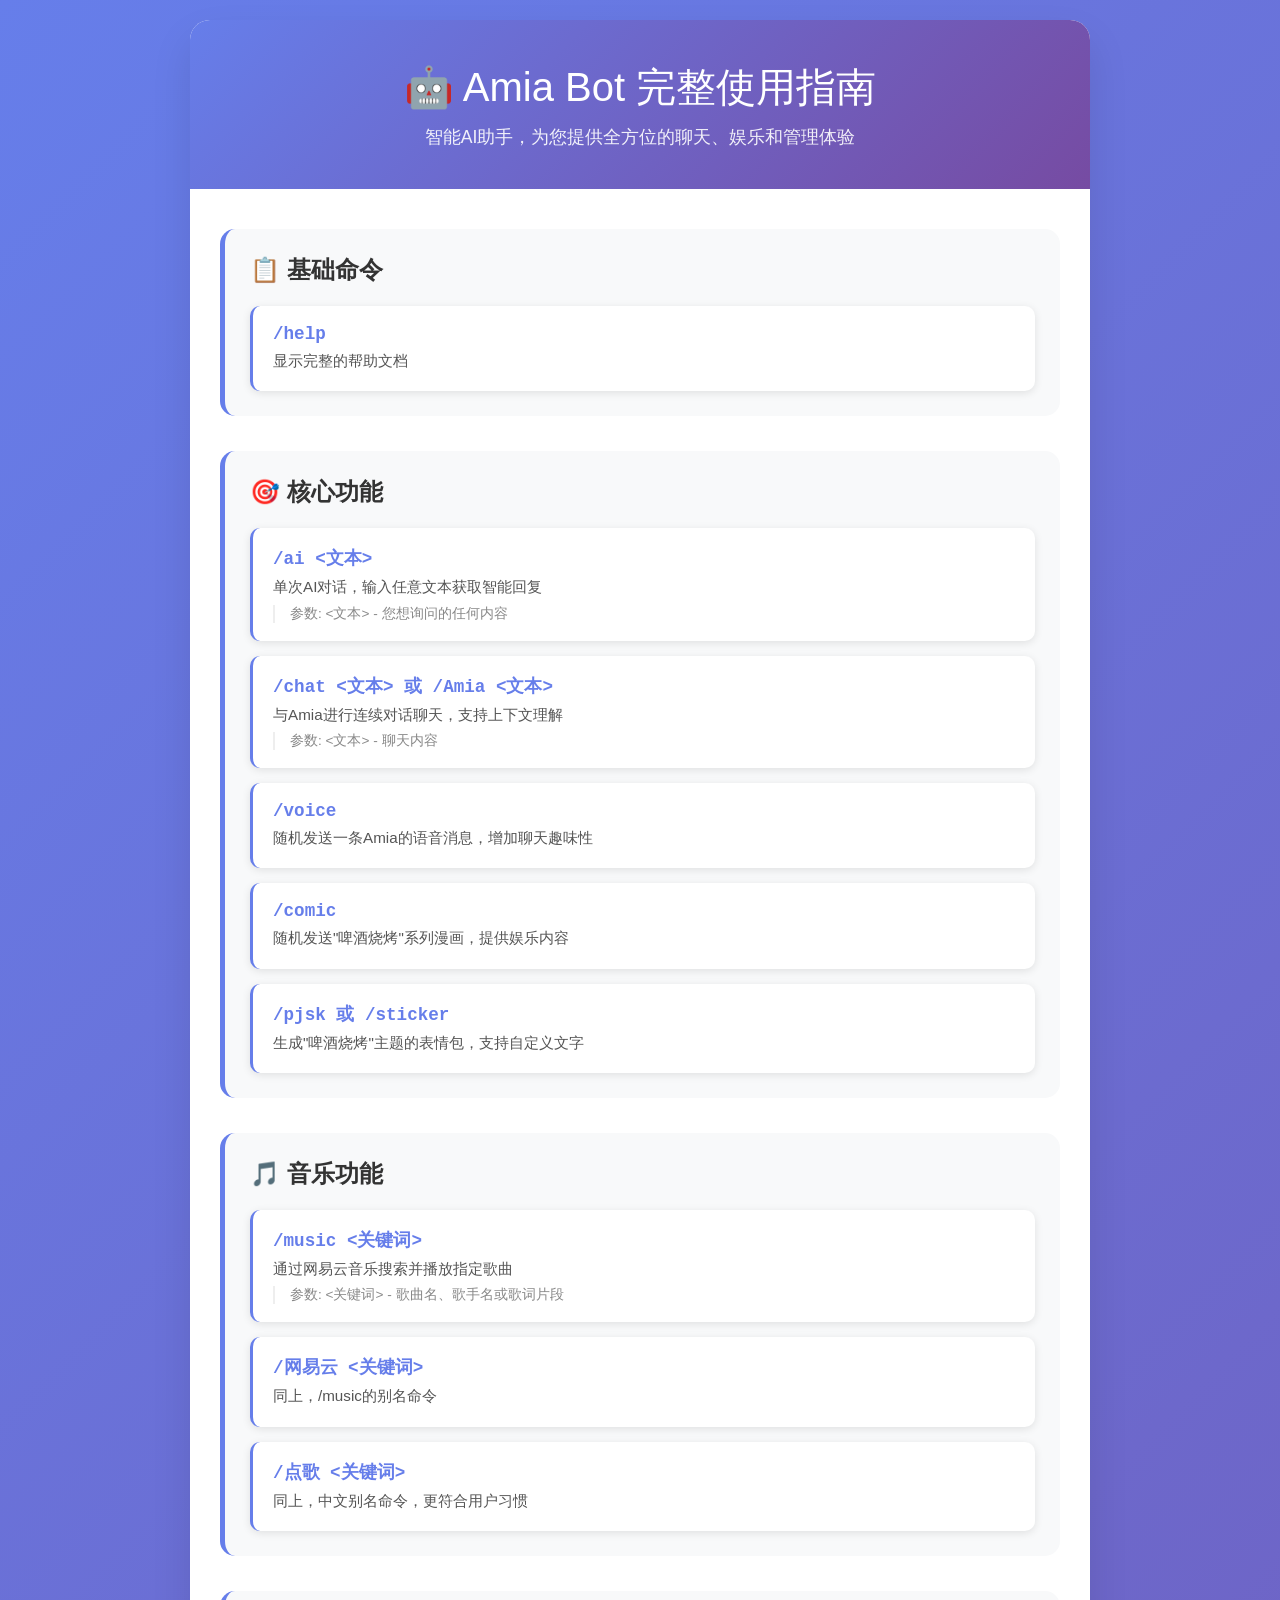
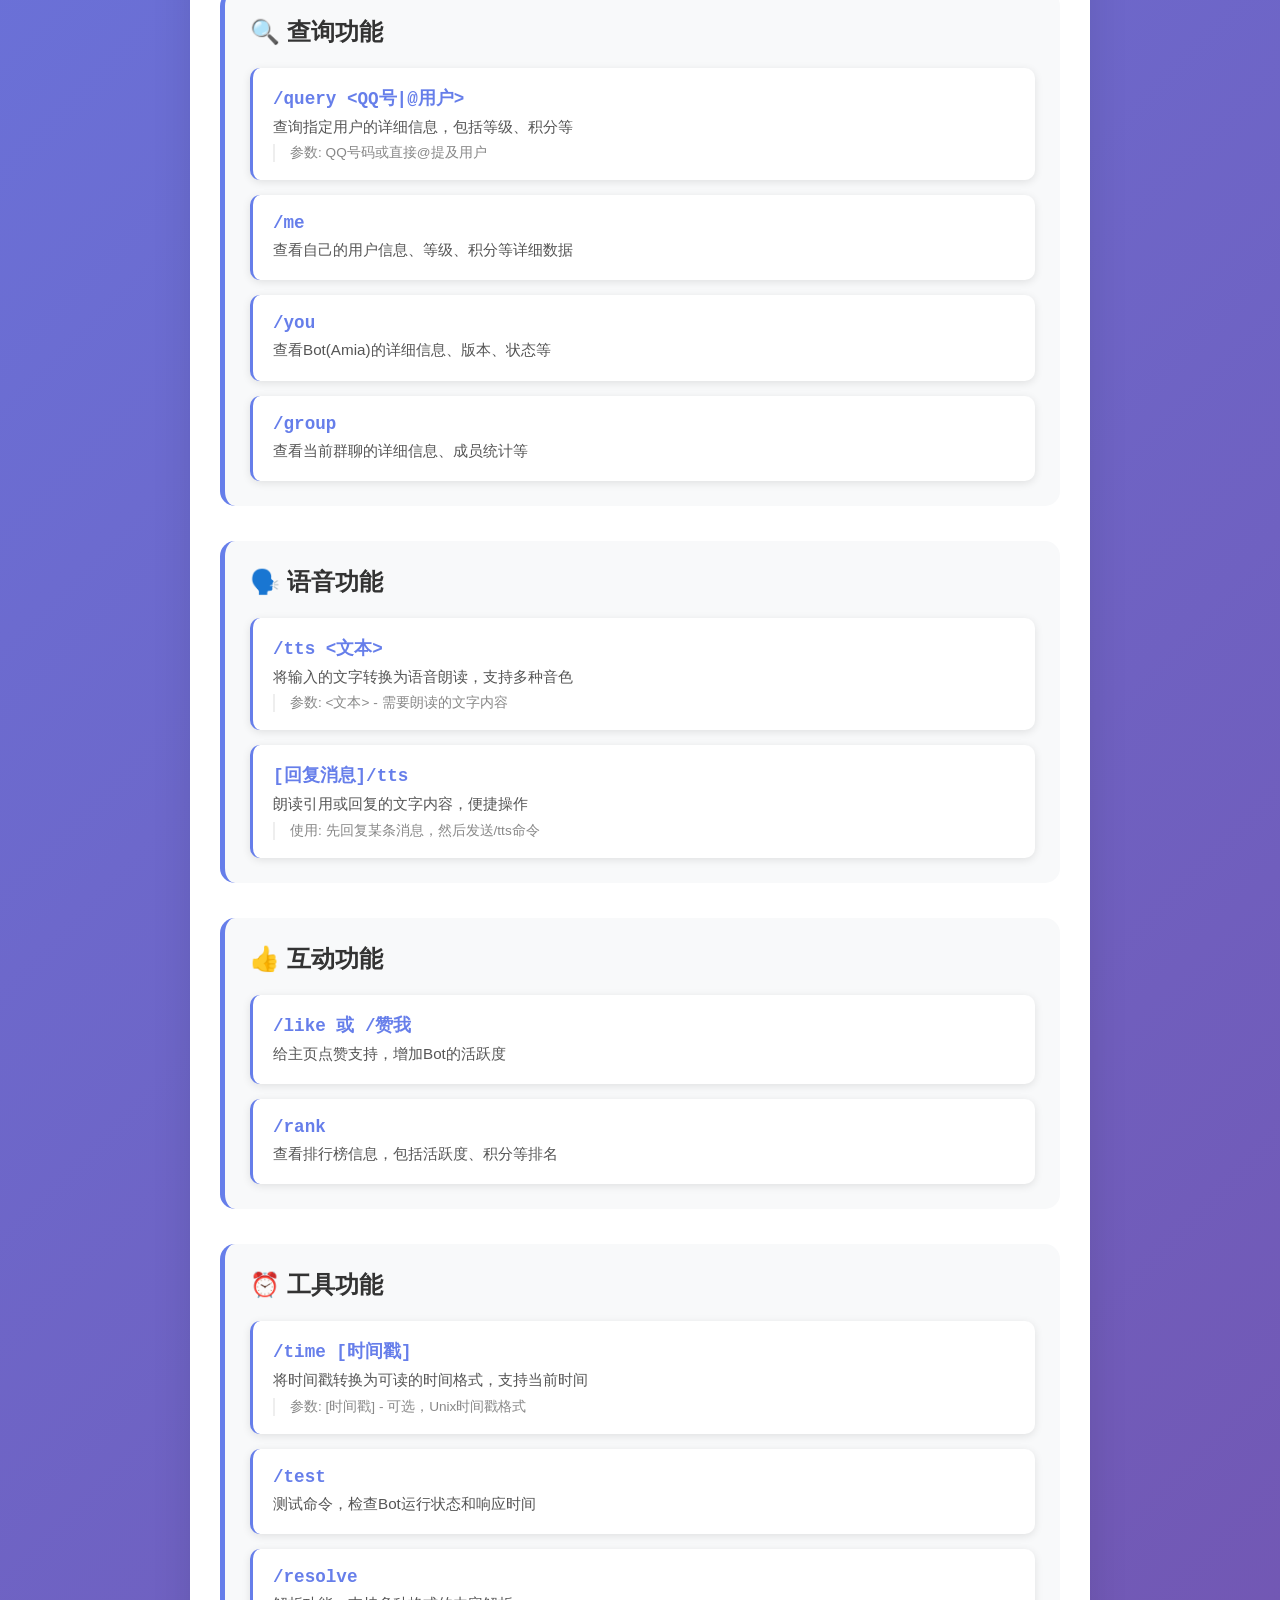
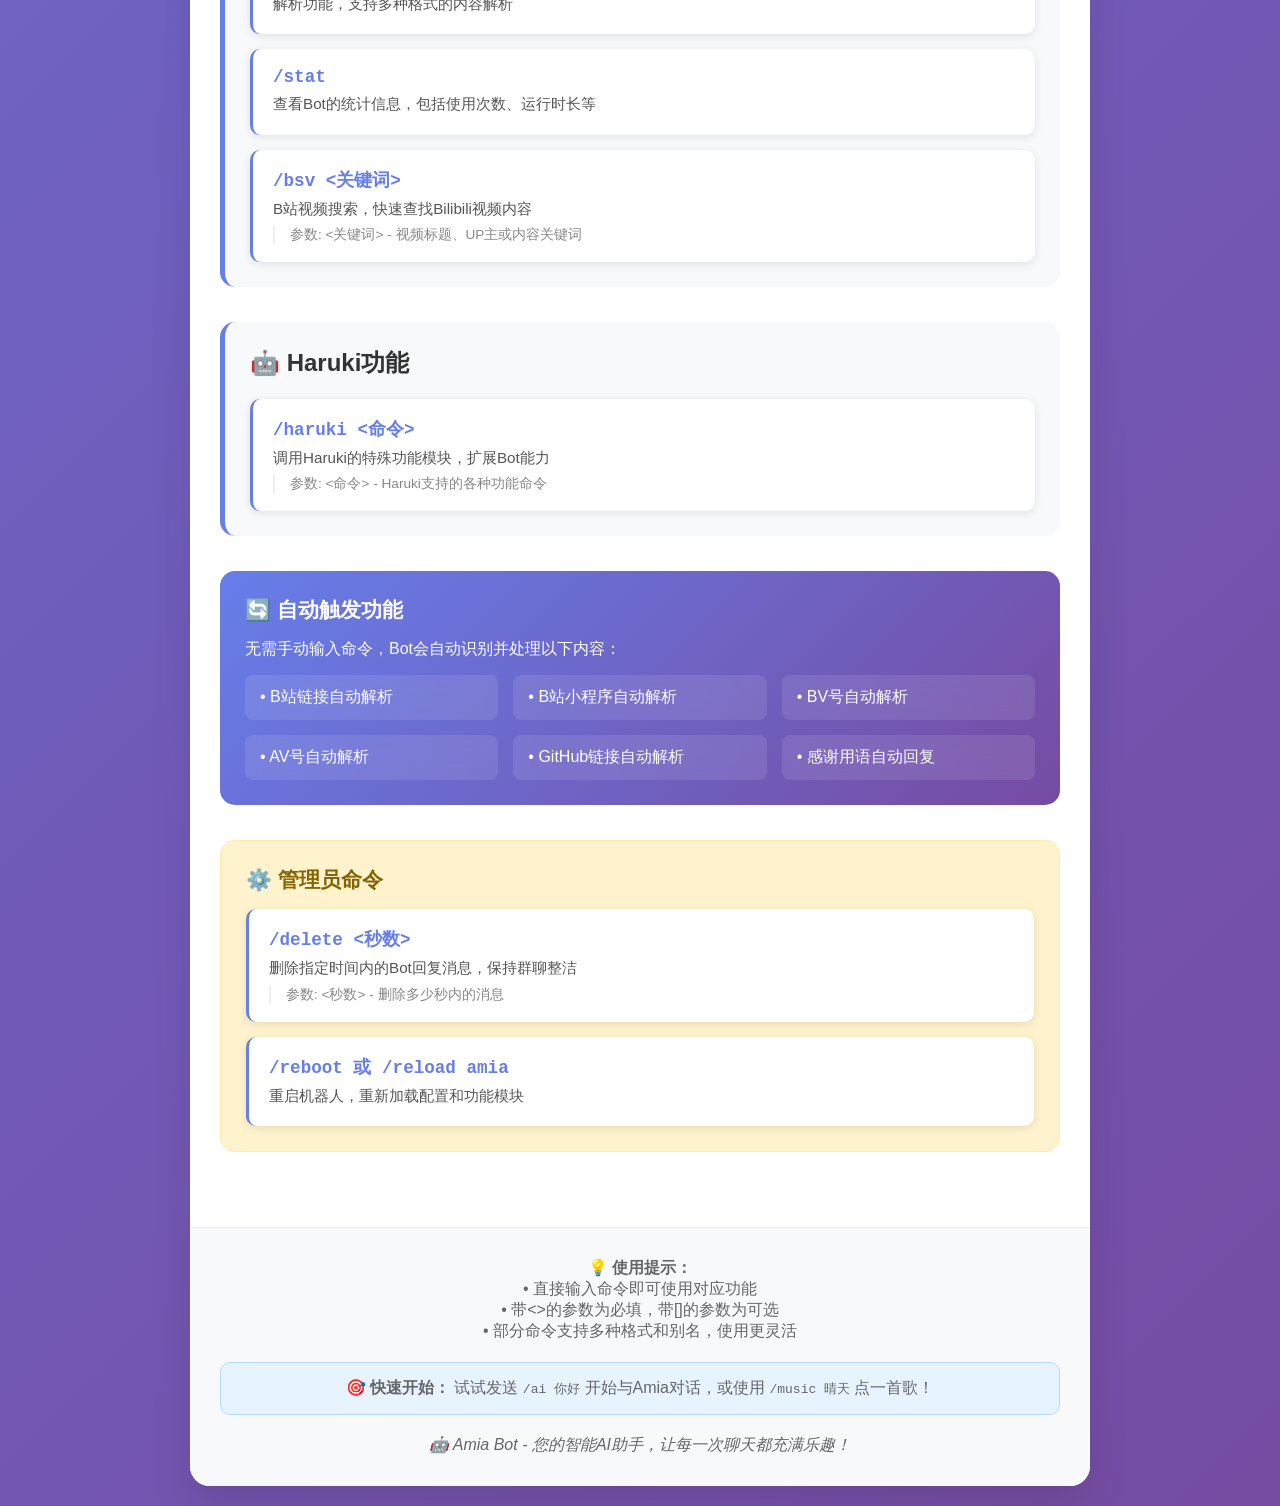
==== amia-bot/index.html @ ba11ac48 "feat: 优化Amia Bot帮助文档并创建完整的HTML使用指南 - 将help.txt内容按功能分类整理 - 创建现代化的HTML帮助页面(amia-bot/index.html) - 包含所有" ====
<!DOCTYPE html>
<html lang="zh-CN">
<head>
    <meta charset="UTF-8">
    <meta name="viewport" content="width=device-width, initial-scale=1.0">
    <title>Amia Bot - 完整使用指南</title>
    <style>
        * {
            margin: 0;
            padding: 0;
            box-sizing: border-box;
        }
        
        body {
            font-family: -apple-system, BlinkMacSystemFont, 'Segoe UI', 'PingFang SC', 'Hiragino Sans GB', 'Microsoft YaHei', sans-serif;
            background: linear-gradient(135deg, #667eea 0%, #764ba2 100%);
            min-height: 100vh;
            padding: 20px;
        }
        
        .container {
            max-width: 900px;
            margin: 0 auto;
            background: white;
            border-radius: 20px;
            box-shadow: 0 20px 40px rgba(0,0,0,0.1);
            overflow: hidden;
        }
        
        .header {
            background: linear-gradient(135deg, #667eea 0%, #764ba2 100%);
            color: white;
            padding: 40px 30px;
            text-align: center;
        }
        
        .header h1 {
            font-size: 2.5em;
            margin-bottom: 10px;
            font-weight: 300;
        }
        
        .header p {
            opacity: 0.9;
            font-size: 1.1em;
        }
        
        .content {
            padding: 40px 30px;
        }
        
        .category {
            margin-bottom: 35px;
            background: #f8f9fa;
            border-radius: 15px;
            padding: 25px;
            border-left: 5px solid #667eea;
        }
        
        .category-title {
            font-size: 1.5em;
            color: #333;
            margin-bottom: 20px;
            font-weight: 600;
            display: flex;
            align-items: center;
            gap: 10px;
        }
        
        .command-list {
            display: grid;
            gap: 15px;
        }
        
        .command-item {
            background: white;
            padding: 18px 20px;
            border-radius: 10px;
            box-shadow: 0 2px 8px rgba(0,0,0,0.1);
            transition: all 0.3s ease;
            border-left: 3px solid #667eea;
        }
        
        .command-item:hover {
            transform: translateY(-2px);
            box-shadow: 0 5px 20px rgba(0,0,0,0.15);
        }
        
        .command-name {
            font-weight: 600;
            color: #667eea;
            font-family: 'Consolas', 'Monaco', monospace;
            font-size: 1.1em;
            margin-bottom: 5px;
        }
        
        .command-desc {
            color: #555;
            font-size: 0.95em;
            line-height: 1.6;
        }
        
        .command-params {
            color: #888;
            font-size: 0.85em;
            margin-top: 5px;
            padding-left: 15px;
            border-left: 2px solid #eee;
        }
        
        .auto-features {
            background: linear-gradient(135deg, #667eea 0%, #764ba2 100%);
            color: white;
            padding: 25px;
            border-radius: 15px;
            margin-bottom: 35px;
        }
        
        .auto-features h3 {
            margin-bottom: 15px;
            font-size: 1.3em;
        }
        
        .feature-grid {
            display: grid;
            grid-template-columns: repeat(auto-fit, minmax(250px, 1fr));
            gap: 15px;
            margin-top: 15px;
        }
        
        .feature-item {
            background: rgba(255,255,255,0.1);
            padding: 12px 15px;
            border-radius: 8px;
            backdrop-filter: blur(10px);
        }
        
        .admin-section {
            background: #fff3cd;
            border: 1px solid #ffeaa7;
            border-radius: 15px;
            padding: 25px;
            margin-bottom: 35px;
        }
        
        .admin-title {
            color: #856404;
            font-size: 1.3em;
            margin-bottom: 15px;
            font-weight: 600;
        }
        
        .footer {
            background: #f8f9fa;
            padding: 30px;
            text-align: center;
            color: #666;
            border-top: 1px solid #eee;
        }
        
        .tips {
            background: #e7f3ff;
            border: 1px solid #b3d9ff;
            border-radius: 10px;
            padding: 15px;
            margin-top: 20px;
        }
        
        @media (max-width: 600px) {
            .container {
                margin: 10px;
                border-radius: 15px;
            }
            
            .header {
                padding: 30px 20px;
            }
            
            .header h1 {
                font-size: 2em;
            }
            
            .content {
                padding: 25px 20px;
            }
            
            .category {
                padding: 20px;
            }
            
            .feature-grid {
                grid-template-columns: 1fr;
            }
        }
    </style>
</head>
<body>
    <div class="container">
        <div class="header">
            <h1>🤖 Amia Bot 完整使用指南</h1>
            <p>智能AI助手，为您提供全方位的聊天、娱乐和管理体验</p>
        </div>
        
        <div class="content">
            <!-- 基础命令 -->
            <div class="category">
                <h2 class="category-title">📋 基础命令</h2>
                <div class="command-list">
                    <div class="command-item">
                        <div class="command-name">/help</div>
                        <div class="command-desc">显示完整的帮助文档</div>
                    </div>
                </div>
            </div>

            <!-- 核心功能 -->
            <div class="category">
                <h2 class="category-title">🎯 核心功能</h2>
                <div class="command-list">
                    <div class="command-item">
                        <div class="command-name">/ai &lt;文本&gt;</div>
                        <div class="command-desc">单次AI对话，输入任意文本获取智能回复</div>
                        <div class="command-params">参数: &lt;文本&gt; - 您想询问的任何内容</div>
                    </div>
                    <div class="command-item">
                        <div class="command-name">/chat &lt;文本&gt; 或 /Amia &lt;文本&gt;</div>
                        <div class="command-desc">与Amia进行连续对话聊天，支持上下文理解</div>
                        <div class="command-params">参数: &lt;文本&gt; - 聊天内容</div>
                    </div>
                    <div class="command-item">
                        <div class="command-name">/voice</div>
                        <div class="command-desc">随机发送一条Amia的语音消息，增加聊天趣味性</div>
                    </div>
                    <div class="command-item">
                        <div class="command-name">/comic</div>
                        <div class="command-desc">随机发送"啤酒烧烤"系列漫画，提供娱乐内容</div>
                    </div>
                    <div class="command-item">
                        <div class="command-name">/pjsk 或 /sticker</div>
                        <div class="command-desc">生成"啤酒烧烤"主题的表情包，支持自定义文字</div>
                    </div>
                </div>
            </div>

            <!-- 音乐功能 -->
            <div class="category">
                <h2 class="category-title">🎵 音乐功能</h2>
                <div class="command-list">
                    <div class="command-item">
                        <div class="command-name">/music &lt;关键词&gt;</div>
                        <div class="command-desc">通过网易云音乐搜索并播放指定歌曲</div>
                        <div class="command-params">参数: &lt;关键词&gt; - 歌曲名、歌手名或歌词片段</div>
                    </div>
                    <div class="command-item">
                        <div class="command-name">/网易云 &lt;关键词&gt;</div>
                        <div class="command-desc">同上，/music的别名命令</div>
                    </div>
                    <div class="command-item">
                        <div class="command-name">/点歌 &lt;关键词&gt;</div>
                        <div class="command-desc">同上，中文别名命令，更符合用户习惯</div>
                    </div>
                </div>
            </div>

            <!-- 查询功能 -->
            <div class="category">
                <h2 class="category-title">🔍 查询功能</h2>
                <div class="command-list">
                    <div class="command-item">
                        <div class="command-name">/query &lt;QQ号|@用户&gt;</div>
                        <div class="command-desc">查询指定用户的详细信息，包括等级、积分等</div>
                        <div class="command-params">参数: QQ号码或直接@提及用户</div>
                    </div>
                    <div class="command-item">
                        <div class="command-name">/me</div>
                        <div class="command-desc">查看自己的用户信息、等级、积分等详细数据</div>
                    </div>
                    <div class="command-item">
                        <div class="command-name">/you</div>
                        <div class="command-desc">查看Bot(Amia)的详细信息、版本、状态等</div>
                    </div>
                    <div class="command-item">
                        <div class="command-name">/group</div>
                        <div class="command-desc">查看当前群聊的详细信息、成员统计等</div>
                    </div>
                </div>
            </div>

            <!-- 语音功能 -->
            <div class="category">
                <h2 class="category-title">🗣️ 语音功能</h2>
                <div class="command-list">
                    <div class="command-item">
                        <div class="command-name">/tts &lt;文本&gt;</div>
                        <div class="command-desc">将输入的文字转换为语音朗读，支持多种音色</div>
                        <div class="command-params">参数: &lt;文本&gt; - 需要朗读的文字内容</div>
                    </div>
                    <div class="command-item">
                        <div class="command-name">[回复消息]/tts</div>
                        <div class="command-desc">朗读引用或回复的文字内容，便捷操作</div>
                        <div class="command-params">使用: 先回复某条消息，然后发送/tts命令</div>
                    </div>
                </div>
            </div>

            <!-- 互动功能 -->
            <div class="category">
                <h2 class="category-title">👍 互动功能</h2>
                <div class="command-list">
                    <div class="command-item">
                        <div class="command-name">/like 或 /赞我</div>
                        <div class="command-desc">给主页点赞支持，增加Bot的活跃度</div>
                    </div>
                    <div class="command-item">
                        <div class="command-name">/rank</div>
                        <div class="command-desc">查看排行榜信息，包括活跃度、积分等排名</div>
                    </div>
                </div>
            </div>

            <!-- 工具功能 -->
            <div class="category">
                <h2 class="category-title">⏰ 工具功能</h2>
                <div class="command-list">
                    <div class="command-item">
                        <div class="command-name">/time [时间戳]</div>
                        <div class="command-desc">将时间戳转换为可读的时间格式，支持当前时间</div>
                        <div class="command-params">参数: [时间戳] - 可选，Unix时间戳格式</div>
                    </div>
                    <div class="command-item">
                        <div class="command-name">/test</div>
                        <div class="command-desc">测试命令，检查Bot运行状态和响应时间</div>
                    </div>
                    <div class="command-item">
                        <div class="command-name">/resolve</div>
                        <div class="command-desc">解析功能，支持多种格式的内容解析</div>
                    </div>
                    <div class="command-item">
                        <div class="command-name">/stat</div>
                        <div class="command-desc">查看Bot的统计信息，包括使用次数、运行时长等</div>
                    </div>
                    <div class="command-item">
                        <div class="command-name">/bsv &lt;关键词&gt;</div>
                        <div class="command-desc">B站视频搜索，快速查找Bilibili视频内容</div>
                        <div class="command-params">参数: &lt;关键词&gt; - 视频标题、UP主或内容关键词</div>
                    </div>
                </div>
            </div>

            <!-- Haruki功能 -->
            <div class="category">
                <h2 class="category-title">🤖 Haruki功能</h2>
                <div class="command-list">
                    <div class="command-item">
                        <div class="command-name">/haruki &lt;命令&gt;</div>
                        <div class="command-desc">调用Haruki的特殊功能模块，扩展Bot能力</div>
                        <div class="command-params">参数: &lt;命令&gt; - Haruki支持的各种功能命令</div>
                    </div>
                </div>
            </div>

            <!-- 自动触发功能 -->
            <div class="auto-features">
                <h3>🔄 自动触发功能</h3>
                <p>无需手动输入命令，Bot会自动识别并处理以下内容：</p>
                <div class="feature-grid">
                    <div class="feature-item">• B站链接自动解析</div>
                    <div class="feature-item">• B站小程序自动解析</div>
                    <div class="feature-item">• BV号自动解析</div>
                    <div class="feature-item">• AV号自动解析</div>
                    <div class="feature-item">• GitHub链接自动解析</div>
                    <div class="feature-item">• 感谢用语自动回复</div>
                </div>
            </div>

            <!-- 管理员命令 -->
            <div class="admin-section">
                <div class="admin-title">⚙️ 管理员命令</div>
                <div class="command-list">
                    <div class="command-item">
                        <div class="command-name">/delete &lt;秒数&gt;</div>
                        <div class="command-desc">删除指定时间内的Bot回复消息，保持群聊整洁</div>
                        <div class="command-params">参数: &lt;秒数&gt; - 删除多少秒内的消息</div>
                    </div>
                    <div class="command-item">
                        <div class="command-name">/reboot 或 /reload amia</div>
                        <div class="command-desc">重启机器人，重新加载配置和功能模块</div>
                    </div>
                </div>
            </div>
        </div>
        
        <div class="footer">
            <p><strong>💡 使用提示：</strong></p>
            <p>• 直接输入命令即可使用对应功能</p>
            <p>• 带&lt;&gt;的参数为必填，带[]的参数为可选</p>
            <p>• 部分命令支持多种格式和别名，使用更灵活</p>
            
            <div class="tips">
                <strong>🎯 快速开始：</strong> 试试发送 <code>/ai 你好</code> 开始与Amia对话，或使用 <code>/music 晴天</code> 点一首歌！
            </div>
            
            <p style="margin-top: 20px; font-style: italic;">
                🤖 Amia Bot - 您的智能AI助手，让每一次聊天都充满乐趣！
            </p>
        </div>
    </div>
</body>
</html>
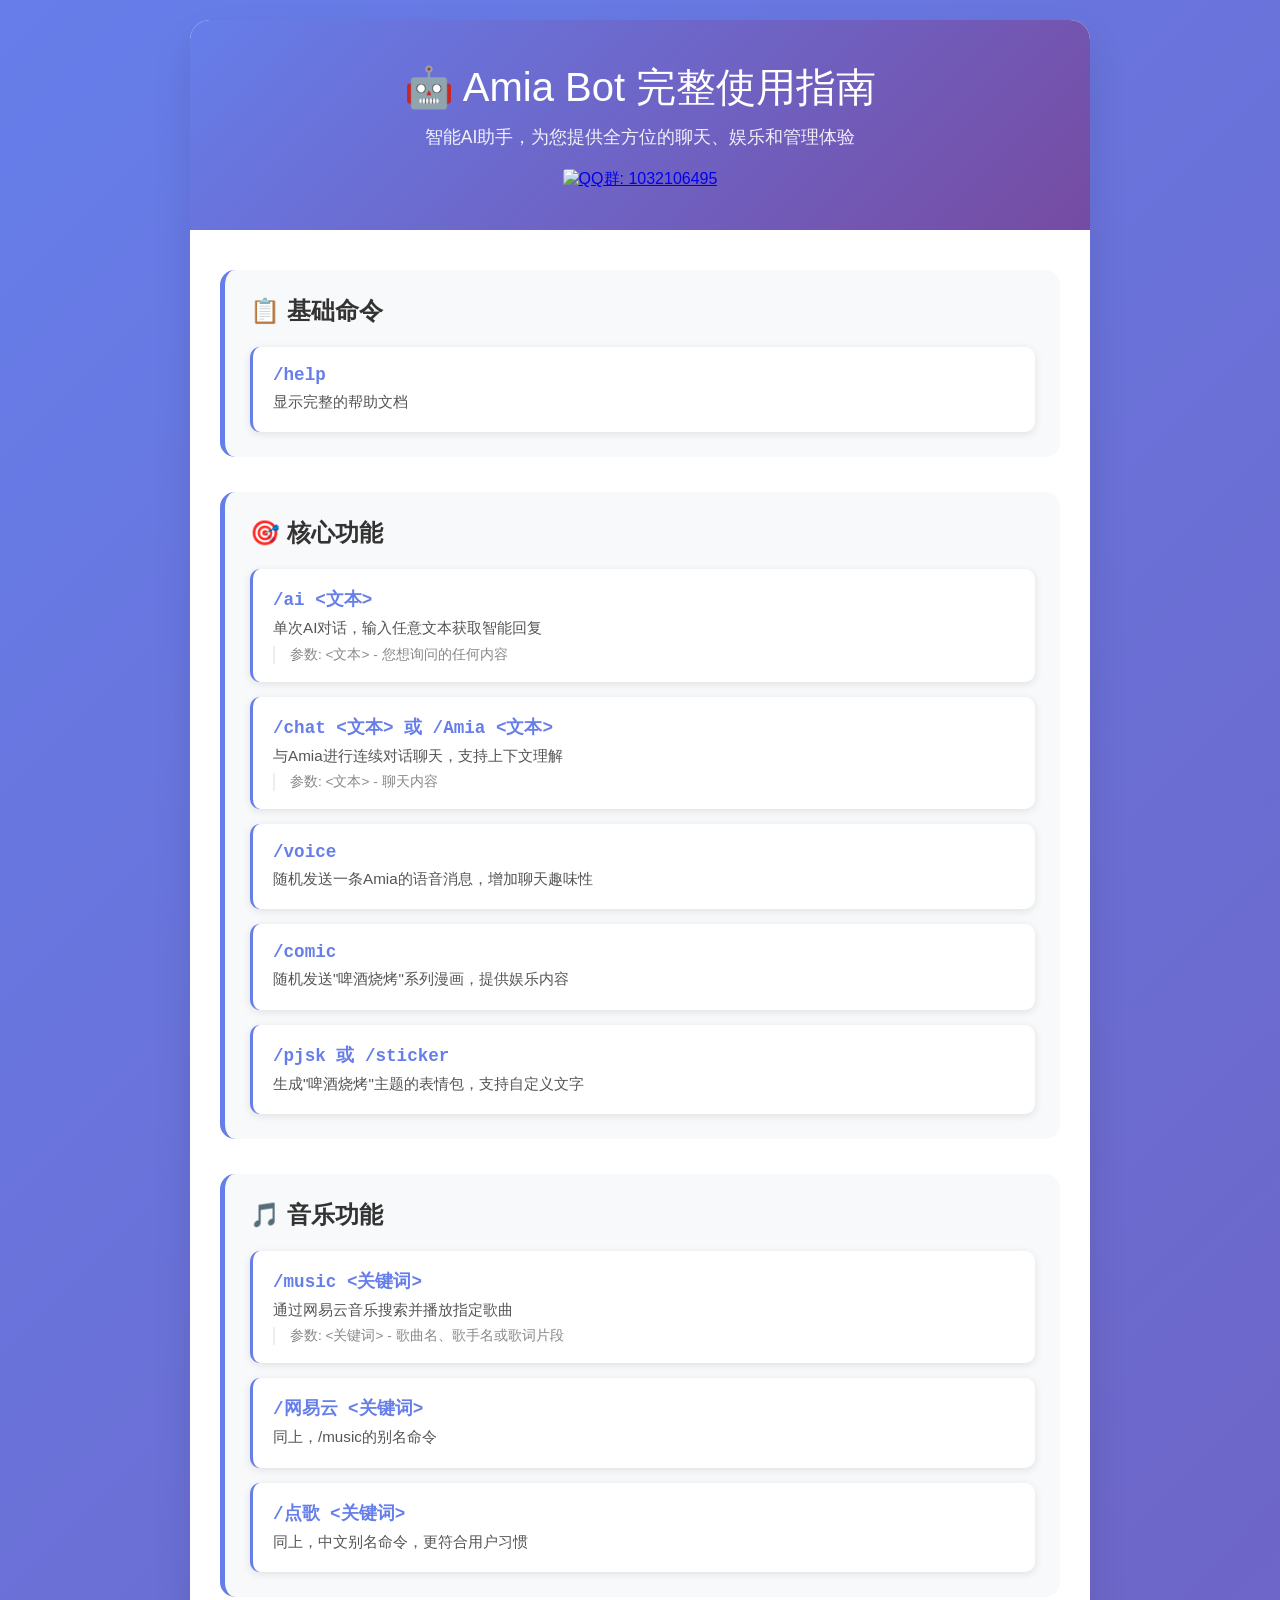
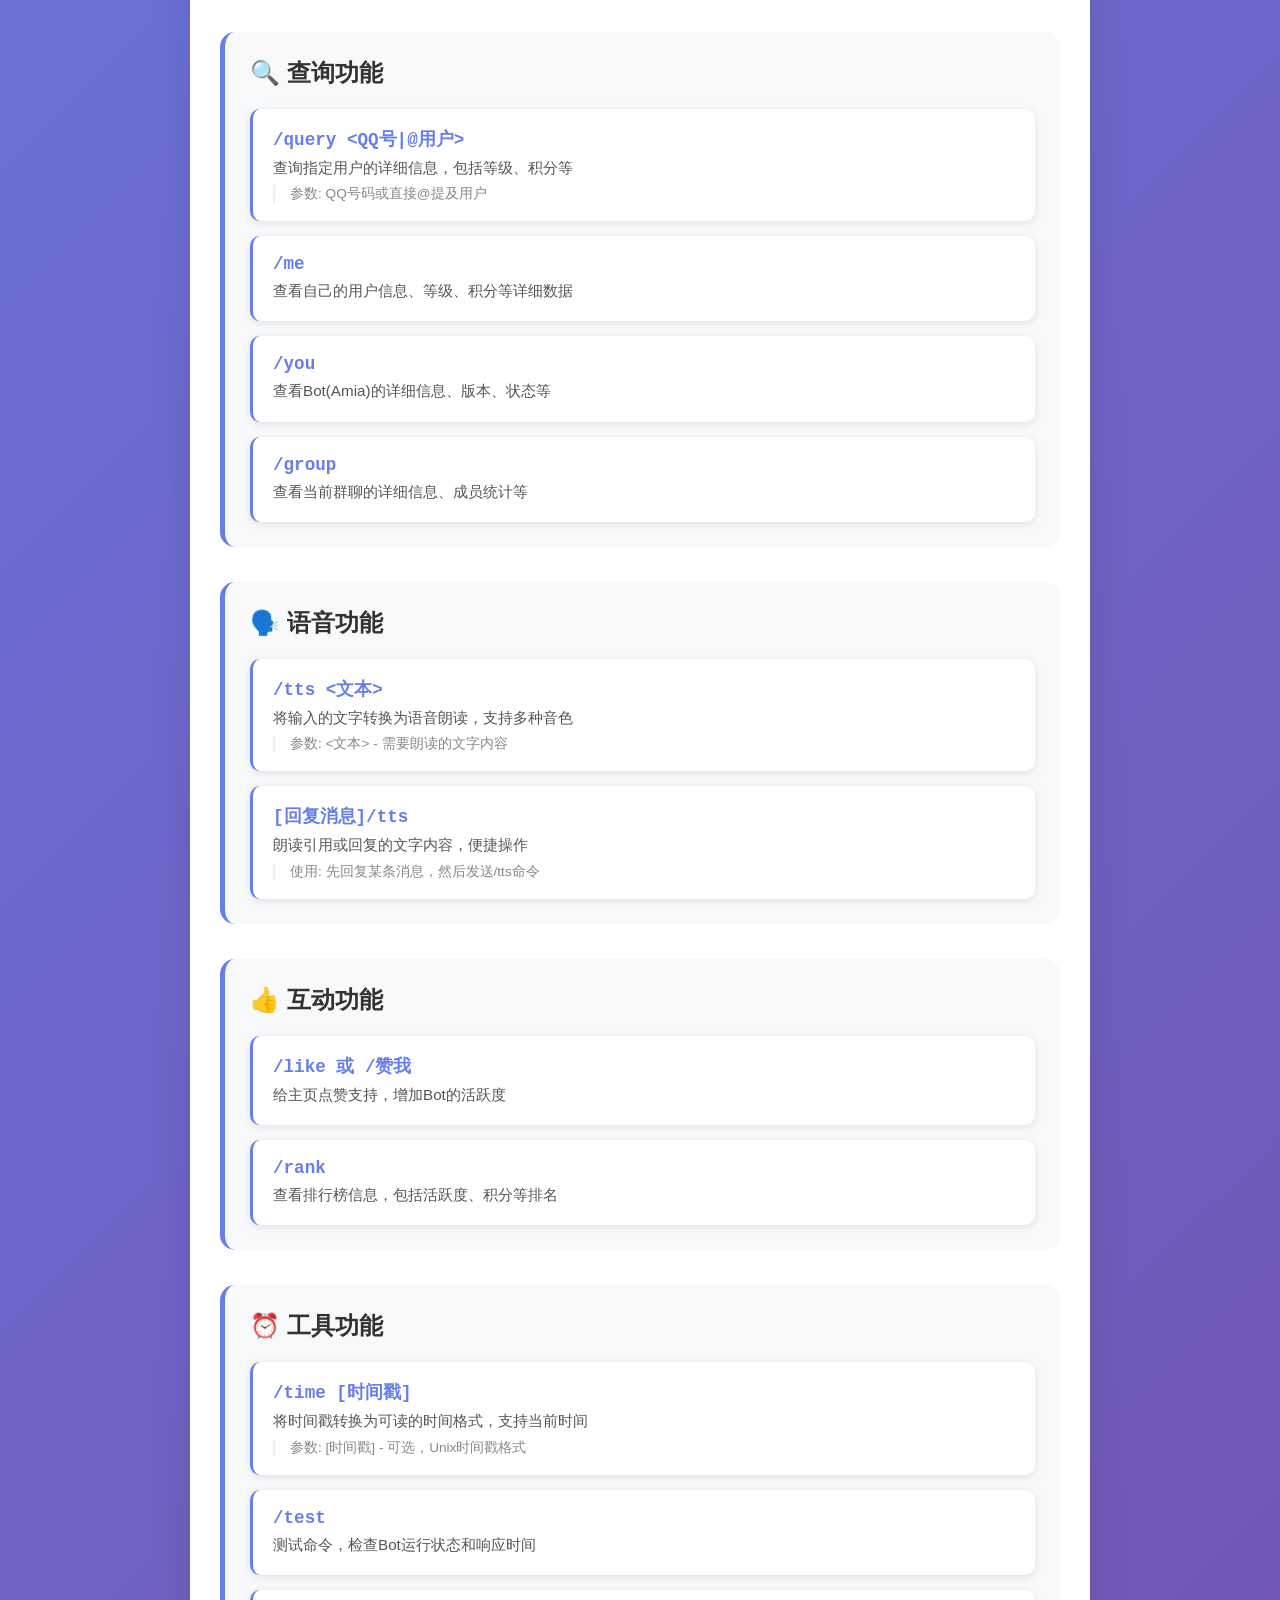
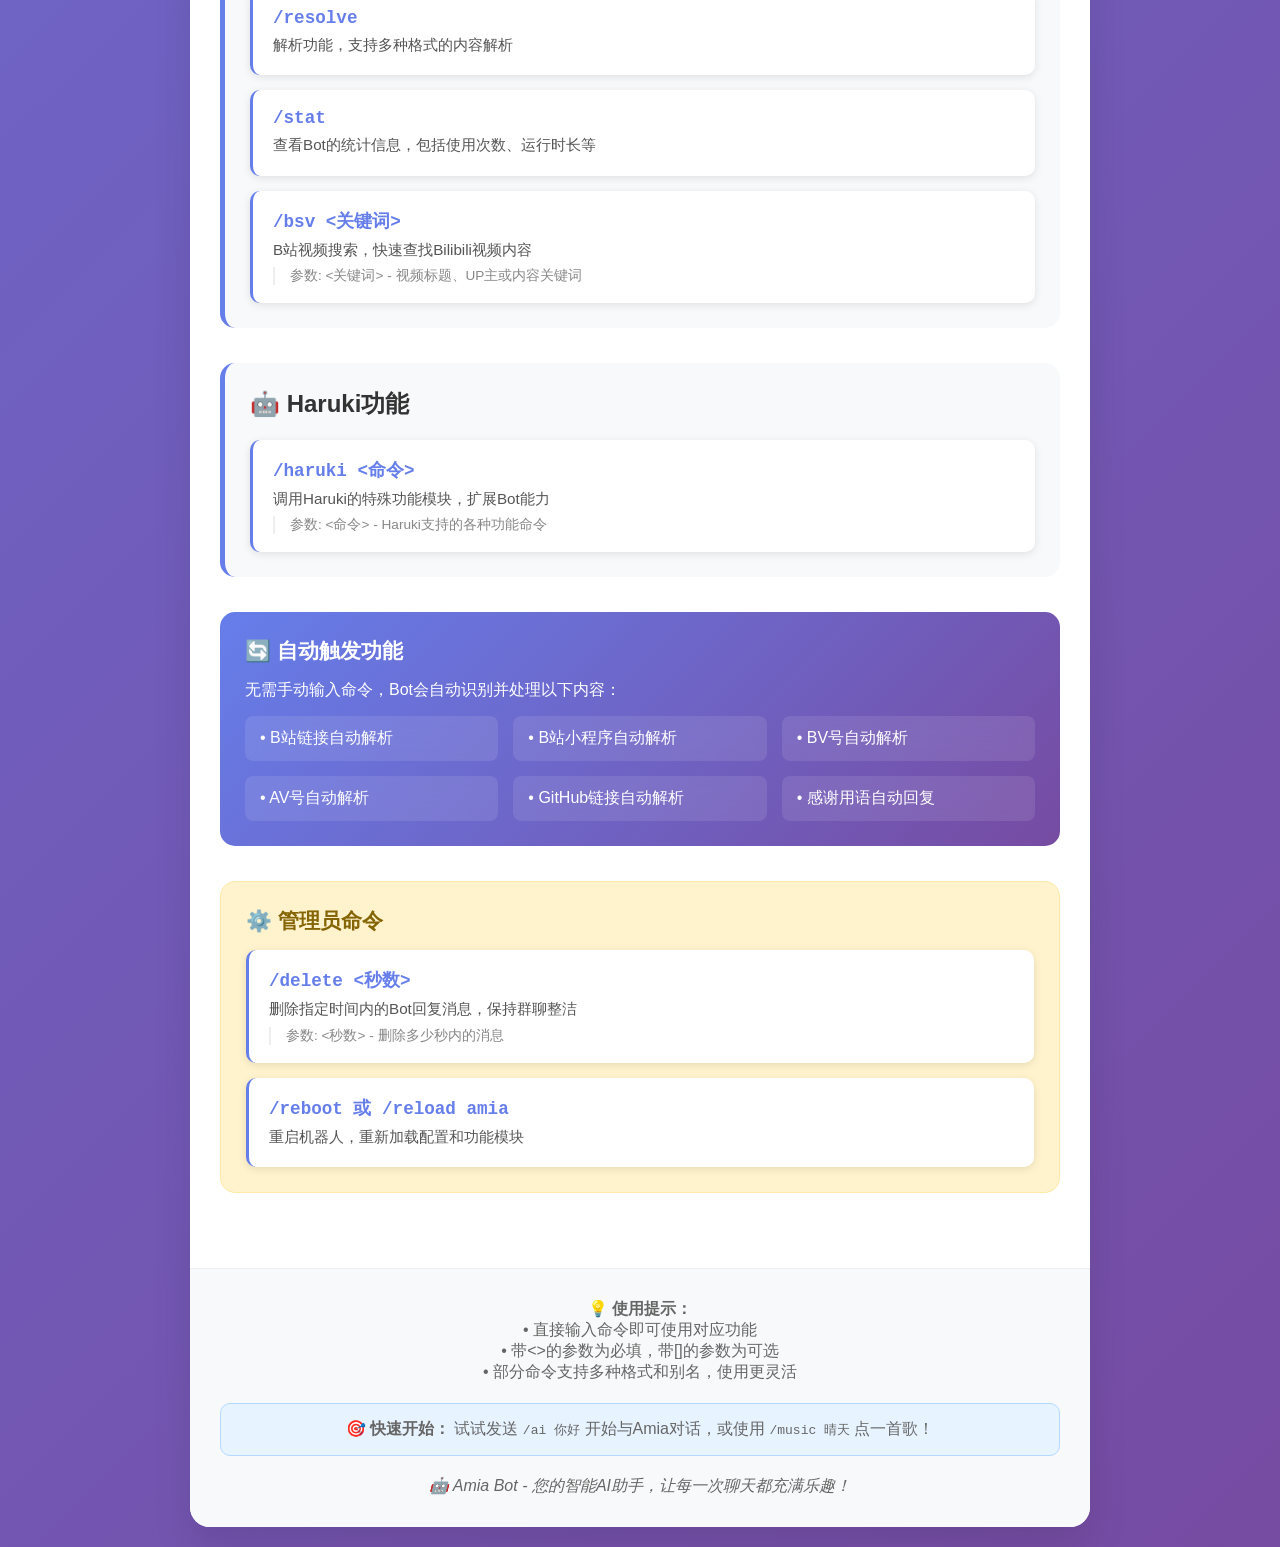
==== commit f637e5e4: "feat: 添加QQ群组链接和徽章到帮助页面 - 在Amia Bot帮助页面顶部添加了QQ群组链接 - 使用shields.io徽章显示群号1032106495 - 链接指向https://qm.qq" ====
--- a/amia-bot/index.html
+++ b/amia-bot/index.html
@@ -199,6 +199,11 @@
         <div class="header">
             <h1>🤖 Amia Bot 完整使用指南</h1>
             <p>智能AI助手，为您提供全方位的聊天、娱乐和管理体验</p>
+            <div style="margin-top: 20px;">
+                <a href="https://qm.qq.com/q/kWarbQkuTm" target="_blank" rel="noopener noreferrer">
+                    <img src="https://img.shields.io/badge/QQ%20Group%201032106495-加入群聊-blue" alt="QQ群: 1032106495" style="border-radius: 4px;">
+                </a>
+            </div>
         </div>
         
         <div class="content">
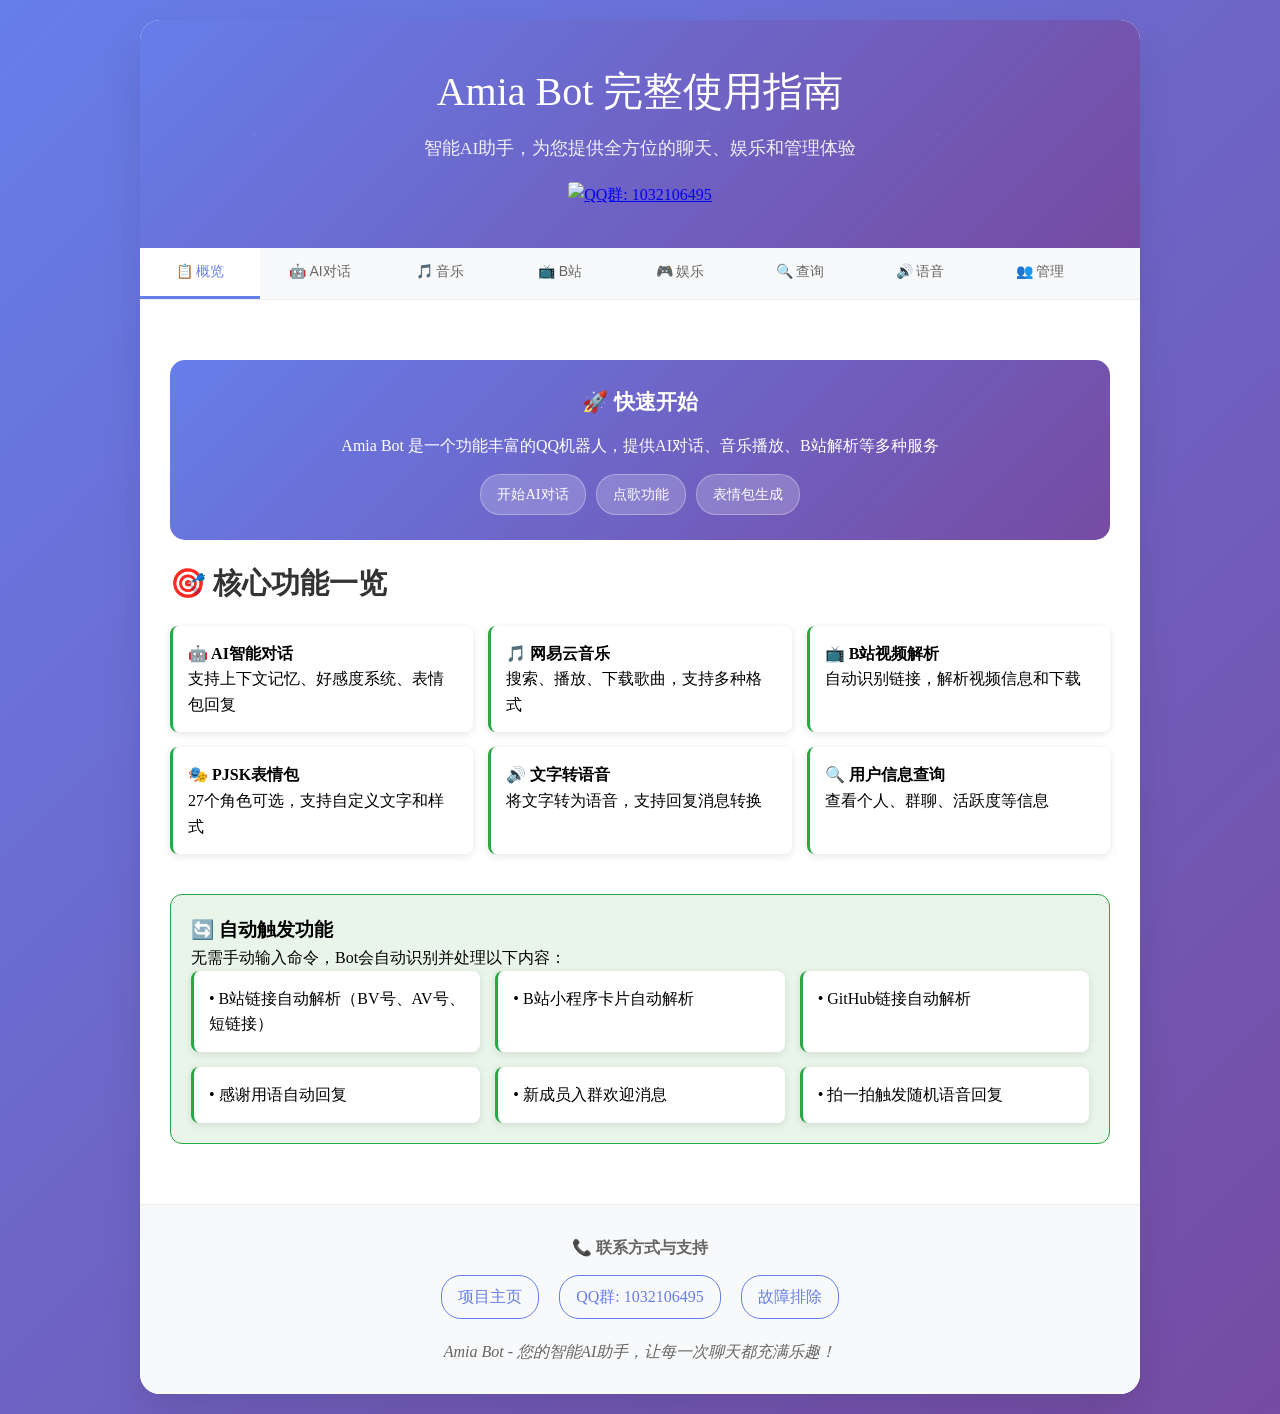
==== commit 842ec670: "docs: migrate help documentation from txt to markdown format Convert help documentation from plain t" ====
--- a/amia-bot/index.html
+++ b/amia-bot/index.html
@@ -10,55 +10,116 @@
             padding: 0;
             box-sizing: border-box;
         }
-        
+
         body {
-            font-family: -apple-system, BlinkMacSystemFont, 'Segoe UI', 'PingFang SC', 'Hiragino Sans GB', 'Microsoft YaHei', sans-serif;
             background: linear-gradient(135deg, #667eea 0%, #764ba2 100%);
             min-height: 100vh;
             padding: 20px;
-        }
-        
+            line-height: 1.6;
+        }
+
         .container {
-            max-width: 900px;
+            max-width: 1000px;
             margin: 0 auto;
             background: white;
             border-radius: 20px;
             box-shadow: 0 20px 40px rgba(0,0,0,0.1);
             overflow: hidden;
         }
-        
+
         .header {
             background: linear-gradient(135deg, #667eea 0%, #764ba2 100%);
             color: white;
             padding: 40px 30px;
             text-align: center;
-        }
-        
+            position: relative;
+        }
+
+        .header::before {
+            content: '';
+            position: absolute;
+            top: 0;
+            left: 0;
+            right: 0;
+            bottom: 0;
+            background: url('data:image/svg+xml,<svg xmlns="http://www.w3.org/2000/svg" viewBox="0 0 100 100"><defs><pattern id="grain" width="100" height="100" patternUnits="userSpaceOnUse"><circle cx="50" cy="50" r="1" fill="white" opacity="0.1"/></pattern></defs><rect width="100" height="100" fill="url(%23grain)"/></svg>');
+            opacity: 0.3;
+        }
+
         .header h1 {
             font-size: 2.5em;
             margin-bottom: 10px;
             font-weight: 300;
-        }
-        
+            position: relative;
+            z-index: 1;
+        }
+
         .header p {
             opacity: 0.9;
             font-size: 1.1em;
-        }
-        
+            position: relative;
+            z-index: 1;
+        }
+
+        .nav-tabs {
+            display: flex;
+            background: #f8f9fa;
+            border-bottom: 1px solid #eee;
+            overflow-x: auto;
+            scrollbar-width: thin;
+        }
+
+        .nav-tab {
+            flex: 1;
+            min-width: 120px;
+            padding: 15px 20px;
+            text-align: center;
+            cursor: pointer;
+            border: none;
+            background: none;
+            font-size: 14px;
+            font-weight: 500;
+            color: #666;
+            transition: all 0.3s ease;
+            border-bottom: 3px solid transparent;
+        }
+
+        .nav-tab.active {
+            color: #667eea;
+            border-bottom-color: #667eea;
+            background: white;
+        }
+
+        .nav-tab:hover {
+            color: #667eea;
+            background: #f0f0f0;
+        }
+
         .content {
+            padding: 0;
+        }
+
+        .tab-content {
+            display: none;
             padding: 40px 30px;
-        }
-        
-        .category {
-            margin-bottom: 35px;
-            background: #f8f9fa;
-            border-radius: 15px;
-            padding: 25px;
-            border-left: 5px solid #667eea;
-        }
-        
-        .category-title {
-            font-size: 1.5em;
+            animation: fadeIn 0.3s ease-in;
+        }
+
+        .tab-content.active {
+            display: block;
+        }
+
+        @keyframes fadeIn {
+            from { opacity: 0; transform: translateY(10px); }
+            to { opacity: 1; transform: translateY(0); }
+        }
+
+        .section {
+            margin-bottom: 40px;
+        }
+
+        .section-title {
+            font-size: 1.8em;
             color: #333;
             margin-bottom: 20px;
             font-weight: 600;
@@ -66,90 +127,140 @@
             align-items: center;
             gap: 10px;
         }
-        
-        .command-list {
+
+        .command-grid {
             display: grid;
-            gap: 15px;
-        }
-        
-        .command-item {
-            background: white;
-            padding: 18px 20px;
-            border-radius: 10px;
-            box-shadow: 0 2px 8px rgba(0,0,0,0.1);
+            grid-template-columns: repeat(auto-fit, minmax(300px, 1fr));
+            gap: 20px;
+            margin-bottom: 30px;
+        }
+
+        .command-card {
+            background: #f8f9fa;
+            border-radius: 12px;
+            padding: 20px;
+            border-left: 4px solid #667eea;
             transition: all 0.3s ease;
-            border-left: 3px solid #667eea;
-        }
-        
-        .command-item:hover {
+        }
+
+        .command-card:hover {
             transform: translateY(-2px);
-            box-shadow: 0 5px 20px rgba(0,0,0,0.15);
-        }
-        
+            box-shadow: 0 5px 15px rgba(0,0,0,0.1);
+        }
+
         .command-name {
             font-weight: 600;
             color: #667eea;
-            font-family: 'Consolas', 'Monaco', monospace;
             font-size: 1.1em;
-            margin-bottom: 5px;
-        }
-        
+            margin-bottom: 8px;
+        }
+
         .command-desc {
             color: #555;
+            margin-bottom: 10px;
             font-size: 0.95em;
-            line-height: 1.6;
-        }
-        
+        }
+
         .command-params {
-            color: #888;
+            color: #666;
             font-size: 0.85em;
-            margin-top: 5px;
-            padding-left: 15px;
-            border-left: 2px solid #eee;
-        }
-        
-        .auto-features {
+            background: #e9ecef;
+            padding: 8px 12px;
+            border-radius: 6px;
+            margin-top: 10px;
+        }
+
+        .command-examples {
+            background: #f0f8ff;
+            border: 1px solid #b3d9ff;
+            border-radius: 8px;
+            padding: 12px;
+            margin-top: 10px;
+            font-size: 0.85em;
+        }
+
+        .feature-list {
+            display: grid;
+            grid-template-columns: repeat(auto-fit, minmax(250px, 1fr));
+            gap: 15px;
+        }
+
+        .feature-item {
+            background: white;
+            padding: 15px;
+            border-radius: 8px;
+            box-shadow: 0 2px 8px rgba(0,0,0,0.1);
+            border-left: 3px solid #28a745;
+        }
+
+        .tips-section {
+            background: linear-gradient(135deg, #e7f3ff 0%, #f0f8ff 100%);
+            border: 1px solid #b3d9ff;
+            border-radius: 15px;
+            padding: 25px;
+            margin: 30px 0;
+        }
+
+        .tips-title {
+            color: #0066cc;
+            font-size: 1.3em;
+            margin-bottom: 15px;
+            font-weight: 600;
+        }
+
+        .warning-section {
+            background: #fff3cd;
+            border: 1px solid #ffeaa7;
+            border-radius: 15px;
+            padding: 25px;
+            margin: 20px 0;
+        }
+
+        .warning-title {
+            color: #856404;
+            font-size: 1.2em;
+            margin-bottom: 15px;
+            font-weight: 600;
+        }
+
+        .quick-start {
             background: linear-gradient(135deg, #667eea 0%, #764ba2 100%);
             color: white;
             padding: 25px;
             border-radius: 15px;
-            margin-bottom: 35px;
-        }
-        
-        .auto-features h3 {
+            margin: 20px 0;
+            text-align: center;
+        }
+
+        .quick-start h3 {
             margin-bottom: 15px;
             font-size: 1.3em;
         }
-        
-        .feature-grid {
-            display: grid;
-            grid-template-columns: repeat(auto-fit, minmax(250px, 1fr));
-            gap: 15px;
+
+        .quick-buttons {
+            display: flex;
+            gap: 10px;
+            justify-content: center;
+            flex-wrap: wrap;
             margin-top: 15px;
         }
-        
-        .feature-item {
-            background: rgba(255,255,255,0.1);
-            padding: 12px 15px;
-            border-radius: 8px;
-            backdrop-filter: blur(10px);
-        }
-        
-        .admin-section {
-            background: #fff3cd;
-            border: 1px solid #ffeaa7;
-            border-radius: 15px;
-            padding: 25px;
-            margin-bottom: 35px;
-        }
-        
-        .admin-title {
-            color: #856404;
-            font-size: 1.3em;
-            margin-bottom: 15px;
-            font-weight: 600;
-        }
-        
+
+        .quick-btn {
+            background: rgba(255,255,255,0.2);
+            border: 1px solid rgba(255,255,255,0.3);
+            color: white;
+            padding: 8px 16px;
+            border-radius: 20px;
+            text-decoration: none;
+            font-size: 0.9em;
+            transition: all 0.3s ease;
+        }
+
+        .quick-btn:hover {
+            background: rgba(255,255,255,0.3);
+            transform: translateY(-1px);
+        }
+
         .footer {
             background: #f8f9fa;
             padding: 30px;
@@ -157,47 +268,95 @@
             color: #666;
             border-top: 1px solid #eee;
         }
-        
-        .tips {
-            background: #e7f3ff;
-            border: 1px solid #b3d9ff;
-            border-radius: 10px;
-            padding: 15px;
-            margin-top: 20px;
-        }
-        
-        @media (max-width: 600px) {
+
+        .contact-info {
+            display: flex;
+            justify-content: center;
+            gap: 20px;
+            margin-top: 15px;
+            flex-wrap: wrap;
+        }
+
+        .contact-link {
+            color: #667eea;
+            text-decoration: none;
+            padding: 8px 16px;
+            border: 1px solid #667eea;
+            border-radius: 20px;
+            transition: all 0.3s ease;
+        }
+
+        .contact-link:hover {
+            background: #667eea;
+            color: white;
+        }
+
+        @media (max-width: 768px) {
             .container {
                 margin: 10px;
                 border-radius: 15px;
             }
-            
+
             .header {
                 padding: 30px 20px;
             }
-            
+
             .header h1 {
                 font-size: 2em;
             }
-            
-            .content {
+
+            .tab-content {
                 padding: 25px 20px;
             }
-            
-            .category {
-                padding: 20px;
-            }
-            
-            .feature-grid {
+
+            .command-grid {
                 grid-template-columns: 1fr;
             }
+
+            .nav-tabs {
+                flex-direction: column;
+            }
+
+            .nav-tab {
+                text-align: left;
+                border-bottom: none;
+                border-right: 3px solid transparent;
+            }
+
+            .nav-tab.active {
+                border-right-color: #667eea;
+            }
+        }
+
+        .auto-features {
+            background: #e8f5e8;
+            border: 1px solid #28a745;
+            border-radius: 12px;
+            padding: 20px;
+            margin: 20px 0;
+        }
+
+        .role-grid {
+            display: grid;
+            grid-template-columns: repeat(auto-fit, minmax(120px, 1fr));
+            gap: 10px;
+            margin-top: 15px;
+        }
+
+        .role-item {
+            background: white;
+            padding: 8px 12px;
+            border-radius: 6px;
+            text-align: center;
+            font-size: 0.85em;
+            border: 1px solid #ddd;
         }
     </style>
 </head>
 <body>
     <div class="container">
         <div class="header">
-            <h1>🤖 Amia Bot 完整使用指南</h1>
+            <h1>Amia Bot 完整使用指南</h1>
             <p>智能AI助手，为您提供全方位的聊天、娱乐和管理体验</p>
             <div style="margin-top: 20px;">
                 <a href="https://qm.qq.com/q/kWarbQkuTm" target="_blank" rel="noopener noreferrer">
@@ -205,210 +364,596 @@
                 </a>
             </div>
         </div>
-        
+
+        <div class="nav-tabs">
+            <button class="nav-tab active" onclick="showTab('overview')">📋 概览</button>
+            <button class="nav-tab" onclick="showTab('ai')">🤖 AI对话</button>
+            <button class="nav-tab" onclick="showTab('music')">🎵 音乐</button>
+            <button class="nav-tab" onclick="showTab('bilibili')">📺 B站</button>
+            <button class="nav-tab" onclick="showTab('entertainment')">🎮 娱乐</button>
+            <button class="nav-tab" onclick="showTab('query')">🔍 查询</button>
+            <button class="nav-tab" onclick="showTab('voice')">🔊 语音</button>
+            <button class="nav-tab" onclick="showTab('management')">👥 管理</button>
+            <button class="nav-tab" onclick="showTab('tips')">💡 技巧</button>
+        </div>
+
         <div class="content">
-            <!-- 基础命令 -->
-            <div class="category">
-                <h2 class="category-title">📋 基础命令</h2>
-                <div class="command-list">
-                    <div class="command-item">
-                        <div class="command-name">/help</div>
-                        <div class="command-desc">显示完整的帮助文档</div>
-                    </div>
-                </div>
-            </div>
-
-            <!-- 核心功能 -->
-            <div class="category">
-                <h2 class="category-title">🎯 核心功能</h2>
-                <div class="command-list">
-                    <div class="command-item">
-                        <div class="command-name">/ai &lt;文本&gt;</div>
-                        <div class="command-desc">单次AI对话，输入任意文本获取智能回复</div>
-                        <div class="command-params">参数: &lt;文本&gt; - 您想询问的任何内容</div>
-                    </div>
-                    <div class="command-item">
-                        <div class="command-name">/chat &lt;文本&gt; 或 /Amia &lt;文本&gt;</div>
-                        <div class="command-desc">与Amia进行连续对话聊天，支持上下文理解</div>
-                        <div class="command-params">参数: &lt;文本&gt; - 聊天内容</div>
-                    </div>
-                    <div class="command-item">
+            <!-- 概览标签页 -->
+            <div class="tab-content active" id="overview">
+                <div class="quick-start">
+                    <h3>🚀 快速开始</h3>
+                    <p>Amia Bot 是一个功能丰富的QQ机器人，提供AI对话、音乐播放、B站解析等多种服务</p>
+                    <div class="quick-buttons">
+                        <a href="#" class="quick-btn" onclick="showTab('ai')">开始AI对话</a>
+                        <a href="#" class="quick-btn" onclick="showTab('music')">点歌功能</a>
+                        <a href="#" class="quick-btn" onclick="showTab('entertainment')">表情包生成</a>
+                    </div>
+                </div>
+
+                <div class="section">
+                    <h2 class="section-title">🎯 核心功能一览</h2>
+                    <div class="feature-list">
+                        <div class="feature-item">
+                            <strong>🤖 AI智能对话</strong><br>
+                            支持上下文记忆、好感度系统、表情包回复
+                        </div>
+                        <div class="feature-item">
+                            <strong>🎵 网易云音乐</strong><br>
+                            搜索、播放、下载歌曲，支持多种格式
+                        </div>
+                        <div class="feature-item">
+                            <strong>📺 B站视频解析</strong><br>
+                            自动识别链接，解析视频信息和下载
+                        </div>
+                        <div class="feature-item">
+                            <strong>🎭 PJSK表情包</strong><br>
+                            27个角色可选，支持自定义文字和样式
+                        </div>
+                        <div class="feature-item">
+                            <strong>🔊 文字转语音</strong><br>
+                            将文字转为语音，支持回复消息转换
+                        </div>
+                        <div class="feature-item">
+                            <strong>🔍 用户信息查询</strong><br>
+                            查看个人、群聊、活跃度等信息
+                        </div>
+                    </div>
+                </div>
+
+                <div class="auto-features">
+                    <h3>🔄 自动触发功能</h3>
+                    <p>无需手动输入命令，Bot会自动识别并处理以下内容：</p>
+                    <div class="feature-list">
+                        <div class="feature-item">• B站链接自动解析（BV号、AV号、短链接）</div>
+                        <div class="feature-item">• B站小程序卡片自动解析</div>
+                        <div class="feature-item">• GitHub链接自动解析</div>
+                        <div class="feature-item">• 感谢用语自动回复</div>
+                        <div class="feature-item">• 新成员入群欢迎消息</div>
+                        <div class="feature-item">• 拍一拍触发随机语音回复</div>
+                    </div>
+                </div>
+            </div>
+
+            <!-- AI对话标签页 -->
+            <div class="tab-content" id="ai">
+                <div class="section">
+                    <h2 class="section-title">🤖 AI对话功能</h2>
+                    <div class="command-grid">
+                        <div class="command-card">
+                            <div class="command-name">/amia &lt;文本&gt; 或 /chat &lt;文本&gt;</div>
+                            <div class="command-desc">与Amia进行连续对话聊天，支持上下文理解和记忆</div>
+                            <div class="command-params">参数：&lt;文本&gt; - 聊天内容</div>
+                            <div class="command-examples">示例：/amia 今天天气怎么样？</div>
+                        </div>
+                        <div class="command-card">
+                            <div class="command-name">/ai &lt;文本&gt;</div>
+                            <div class="command-desc">单次AI对话，基于AI的通用问答，支持各种知识问答</div>
+                            <div class="command-params">参数：&lt;文本&gt; - 您想询问的任何内容</div>
+                            <div class="command-examples">示例：/ai 什么是量子力学？</div>
+                        </div>
+                    </div>
+                </div>
+
+                <div class="tips-section">
+                    <div class="tips-title">💡 AI对话特色功能</div>
+                    <ul style="margin-left: 20px; line-height: 1.8;">
+                        <li><strong>好感度系统：</strong>每次对话会增加或减少好感度，影响AI回复风格</li>
+                        <li><strong>记忆功能：</strong>AI会记住与你的对话历史，提供个性化回复</li>
+                        <li><strong>表情包回复：</strong>自动生成pjsk风格表情包配合文字回复</li>
+                        <li><strong>语音回复：</strong>部分回复会附带语音消息，增强互动体验</li>
+                    </ul>
+                </div>
+            </div>
+
+            <!-- 音乐功能标签页 -->
+            <div class="tab-content" id="music">
+                <div class="section">
+                    <h2 class="section-title">🎵 网易云音乐功能</h2>
+                    <div class="command-grid">
+                        <div class="command-card">
+                            <div class="command-name">/music &lt;关键词&gt;</div>
+                            <div class="command-desc">通过网易云音乐搜索并播放指定歌曲</div>
+                            <div class="command-params">参数：&lt;关键词&gt; - 歌曲名、歌手名或歌词片段</div>
+                            <div class="command-examples">示例：/music 告白气球</div>
+                        </div>
+                        <div class="command-card">
+                            <div class="command-name">/music id &lt;歌曲ID&gt;</div>
+                            <div class="command-desc">播放指定ID的歌曲，搜索结果中会显示歌曲ID</div>
+                            <div class="command-examples">示例：/music id 1234567</div>
+                        </div>
+                        <div class="command-card">
+                            <div class="command-name">/music down &lt;歌曲ID&gt;</div>
+                            <div class="command-desc">下载指定歌曲为文件，可保存到本地</div>
+                            <div class="command-examples">示例：/music down 1234567</div>
+                        </div>
+                        <div class="command-card">
+                            <div class="command-name">/网易云 &lt;关键词&gt;</div>
+                            <div class="command-desc">/music的别名命令，功能完全相同</div>
+                        </div>
+                        <div class="command-card">
+                            <div class="command-name">/点歌 &lt;关键词&gt;</div>
+                            <div class="command-desc">中文别名命令，更符合用户习惯</div>
+                        </div>
+                    </div>
+                </div>
+
+                <div class="tips-section">
+                    <div class="tips-title">🎯 音乐功能使用技巧</div>
+                    <ul style="margin-left: 20px; line-height: 1.8;">
+                        <li>使用 <code>/music id [歌曲ID]</code> 可以直接播放指定歌曲，避免搜索结果过多</li>
+                        <li>使用 <code>/music down [歌曲ID]</code> 可以下载歌曲文件，支持离线收听</li>
+                        <li>搜索结果会显示歌曲ID，方便后续精确播放</li>
+                        <li>支持模糊搜索，输入歌词片段也能找到对应歌曲</li>
+                    </ul>
+                </div>
+            </div>
+
+            <!-- B站功能标签页 -->
+            <div class="tab-content" id="bilibili">
+                <div class="section">
+                    <h2 class="section-title">📺 B站功能</h2>
+                    
+                    <div class="section">
+                        <h3 style="color: #667eea; margin-bottom: 15px;">🔍 视频解析（自动触发）</h3>
+                        <div class="command-grid">
+                            <div class="command-card">
+                                <div class="command-name">自动识别</div>
+                                <div class="command-desc">自动识别B站链接并进行解析，无需手动命令</div>
+                                <div class="command-params">支持格式：BV号、AV号、B23短链接、小程序分享</div>
+                            </div>
+                        </div>
+                        <div class="feature-list">
+                            <div class="feature-item">• 视频标题和作者信息</div>
+                            <div class="feature-item">• 播放量、点赞、收藏等统计数据</div>
+                            <div class="feature-item">• 视频封面高清图片</div>
+                            <div class="feature-item">• 视频文件下载（可选）</div>
+                        </div>
+                    </div>
+
+                    <div class="section">
+                        <h3 style="color: #667eea; margin-bottom: 15px;">🔎 视频搜索</h3>
+                        <div class="command-grid">
+                            <div class="command-card">
+                                <div class="command-name">/bsv &lt;关键词&gt;</div>
+                                <div class="command-desc">B站视频搜索，快速查找Bilibili视频内容</div>
+                                <div class="command-params">参数：&lt;关键词&gt; - 视频标题、UP主或内容关键词</div>
+                                <div class="command-examples">示例：/bsv 原神手书</div>
+                            </div>
+                        </div>
+                    </div>
+                </div>
+
+                <div class="tips-section">
+                    <div class="tips-title">📱 B站功能使用技巧</div>
+                    <ul style="margin-left: 20px; line-height: 1.8;">
+                        <li>直接发送视频链接即可自动解析，支持BV号、AV号、b23短链接等多种格式</li>
+                        <li>解析后会自动下载视频文件，可选择保存到本地</li>
+                        <li>支持小程序分享卡片自动识别</li>
+                        <li>视频搜索功能可以快速找到相关内容</li>
+                    </ul>
+                </div>
+            </div>
+
+            <!-- 娱乐功能标签页 -->
+            <div class="tab-content" id="entertainment">
+                <div class="section">
+                    <h2 class="section-title">🎮 娱乐功能</h2>
+                    
+                    <div class="section">
+                        <h3 style="color: #667eea; margin-bottom: 15px;">🎭 PJSK表情包生成</h3>
+                        <div class="command-grid">
+                            <div class="command-card">
+                                <div class="command-name">/pjsk &lt;文本&gt; [角色] [参数]</div>
+                                <div class="command-desc">生成PJSK风格的表情包，支持27个角色和多种自定义参数</div>
+                                <div class="command-params">参数：&lt;文本&gt;必填，[角色]可选，[参数]可选</div>
+                                <div class="command-examples">示例：/pjsk 你好世界 miku</div>
+                            </div>
+                        </div>
+                        
+                        <div style="margin: 20px 0;">
+                            <strong>可用角色（27个）：</strong>
+                            <div class="role-grid">
+                                <div class="role-item">airi</div><div class="role-item">akito</div><div class="role-item">an</div>
+                                <div class="role-item">emu</div><div class="role-item">ena</div><div class="role-item">haruka</div>
+                                <div class="role-item">honami</div><div class="role-item">ichika</div><div class="role-item">kaito</div>
+                                <div class="role-item">kanade</div><div class="role-item">kohane</div><div class="role-item">len</div>
+                                <div class="role-item">luka</div><div class="role-item">mafuyu</div><div class="role-item">meiko</div>
+                                <div class="role-item">miku</div><div class="role-item">minori</div><div class="role-item">mizuki</div>
+                                <div class="role-item">nene</div><div class="role-item">rin</div><div class="role-item">rui</div>
+                                <div class="role-item">saki</div><div class="role-item">shiho</div><div class="role-item">shizuku</div>
+                                <div class="role-item">touya</div><div class="role-item">tsukasa</div>
+                            </div>
+                        </div>
+
+                        <div class="command-examples">
+                            <strong>高级参数：</strong><br>
+                            • fsize=数字 - 字体大小 (25-99)<br>
+                            • pos=x,y - 文字位置 (0-999)<br>
+                            • lean=角度 - 旋转角度 (0-359)<br>
+                            • clr=r,g,b - 文字颜色RGB值<br>
+                            • font=1/2 - 字体选择<br>
+                            • esize=数字 - 描边大小 (1-7)
+                        </div>
+                    </div>
+
+                    <div class="section">
+                        <h3 style="color: #667eea; margin-bottom: 15px;">📚 随机漫画</h3>
+                        <div class="command-grid">
+                            <div class="command-card">
+                                <div class="command-name">/comic</div>
+                                <div class="command-desc">随机发送一张"啤酒烧烤"系列漫画图片</div>
+                            </div>
+                        </div>
+                    </div>
+
+                    <div class="command-card">
                         <div class="command-name">/voice</div>
                         <div class="command-desc">随机发送一条Amia的语音消息，增加聊天趣味性</div>
                     </div>
-                    <div class="command-item">
-                        <div class="command-name">/comic</div>
-                        <div class="command-desc">随机发送"啤酒烧烤"系列漫画，提供娱乐内容</div>
-                    </div>
-                    <div class="command-item">
-                        <div class="command-name">/pjsk 或 /sticker</div>
-                        <div class="command-desc">生成"啤酒烧烤"主题的表情包，支持自定义文字</div>
-                    </div>
-                </div>
-            </div>
-
-            <!-- 音乐功能 -->
-            <div class="category">
-                <h2 class="category-title">🎵 音乐功能</h2>
-                <div class="command-list">
-                    <div class="command-item">
-                        <div class="command-name">/music &lt;关键词&gt;</div>
-                        <div class="command-desc">通过网易云音乐搜索并播放指定歌曲</div>
-                        <div class="command-params">参数: &lt;关键词&gt; - 歌曲名、歌手名或歌词片段</div>
-                    </div>
-                    <div class="command-item">
-                        <div class="command-name">/网易云 &lt;关键词&gt;</div>
-                        <div class="command-desc">同上，/music的别名命令</div>
-                    </div>
-                    <div class="command-item">
-                        <div class="command-name">/点歌 &lt;关键词&gt;</div>
-                        <div class="command-desc">同上，中文别名命令，更符合用户习惯</div>
-                    </div>
-                </div>
-            </div>
-
-            <!-- 查询功能 -->
-            <div class="category">
-                <h2 class="category-title">🔍 查询功能</h2>
-                <div class="command-list">
-                    <div class="command-item">
-                        <div class="command-name">/query &lt;QQ号|@用户&gt;</div>
-                        <div class="command-desc">查询指定用户的详细信息，包括等级、积分等</div>
-                        <div class="command-params">参数: QQ号码或直接@提及用户</div>
-                    </div>
-                    <div class="command-item">
-                        <div class="command-name">/me</div>
-                        <div class="command-desc">查看自己的用户信息、等级、积分等详细数据</div>
-                    </div>
-                    <div class="command-item">
-                        <div class="command-name">/you</div>
-                        <div class="command-desc">查看Bot(Amia)的详细信息、版本、状态等</div>
-                    </div>
-                    <div class="command-item">
-                        <div class="command-name">/group</div>
-                        <div class="command-desc">查看当前群聊的详细信息、成员统计等</div>
-                    </div>
-                </div>
-            </div>
-
-            <!-- 语音功能 -->
-            <div class="category">
-                <h2 class="category-title">🗣️ 语音功能</h2>
-                <div class="command-list">
-                    <div class="command-item">
-                        <div class="command-name">/tts &lt;文本&gt;</div>
-                        <div class="command-desc">将输入的文字转换为语音朗读，支持多种音色</div>
-                        <div class="command-params">参数: &lt;文本&gt; - 需要朗读的文字内容</div>
-                    </div>
-                    <div class="command-item">
-                        <div class="command-name">[回复消息]/tts</div>
-                        <div class="command-desc">朗读引用或回复的文字内容，便捷操作</div>
-                        <div class="command-params">使用: 先回复某条消息，然后发送/tts命令</div>
-                    </div>
-                </div>
-            </div>
-
-            <!-- 互动功能 -->
-            <div class="category">
-                <h2 class="category-title">👍 互动功能</h2>
-                <div class="command-list">
-                    <div class="command-item">
-                        <div class="command-name">/like 或 /赞我</div>
-                        <div class="command-desc">给主页点赞支持，增加Bot的活跃度</div>
-                    </div>
-                    <div class="command-item">
-                        <div class="command-name">/rank</div>
-                        <div class="command-desc">查看排行榜信息，包括活跃度、积分等排名</div>
-                    </div>
-                </div>
-            </div>
-
-            <!-- 工具功能 -->
-            <div class="category">
-                <h2 class="category-title">⏰ 工具功能</h2>
-                <div class="command-list">
-                    <div class="command-item">
-                        <div class="command-name">/time [时间戳]</div>
-                        <div class="command-desc">将时间戳转换为可读的时间格式，支持当前时间</div>
-                        <div class="command-params">参数: [时间戳] - 可选，Unix时间戳格式</div>
-                    </div>
-                    <div class="command-item">
-                        <div class="command-name">/test</div>
-                        <div class="command-desc">测试命令，检查Bot运行状态和响应时间</div>
-                    </div>
-                    <div class="command-item">
-                        <div class="command-name">/resolve</div>
-                        <div class="command-desc">解析功能，支持多种格式的内容解析</div>
-                    </div>
-                    <div class="command-item">
-                        <div class="command-name">/stat</div>
-                        <div class="command-desc">查看Bot的统计信息，包括使用次数、运行时长等</div>
-                    </div>
-                    <div class="command-item">
-                        <div class="command-name">/bsv &lt;关键词&gt;</div>
-                        <div class="command-desc">B站视频搜索，快速查找Bilibili视频内容</div>
-                        <div class="command-params">参数: &lt;关键词&gt; - 视频标题、UP主或内容关键词</div>
-                    </div>
-                </div>
-            </div>
-
-            <!-- Haruki功能 -->
-            <div class="category">
-                <h2 class="category-title">🤖 Haruki功能</h2>
-                <div class="command-list">
-                    <div class="command-item">
-                        <div class="command-name">/haruki &lt;命令&gt;</div>
-                        <div class="command-desc">调用Haruki的特殊功能模块，扩展Bot能力</div>
-                        <div class="command-params">参数: &lt;命令&gt; - Haruki支持的各种功能命令</div>
-                    </div>
-                </div>
-            </div>
-
-            <!-- 自动触发功能 -->
-            <div class="auto-features">
-                <h3>🔄 自动触发功能</h3>
-                <p>无需手动输入命令，Bot会自动识别并处理以下内容：</p>
-                <div class="feature-grid">
-                    <div class="feature-item">• B站链接自动解析</div>
-                    <div class="feature-item">• B站小程序自动解析</div>
-                    <div class="feature-item">• BV号自动解析</div>
-                    <div class="feature-item">• AV号自动解析</div>
-                    <div class="feature-item">• GitHub链接自动解析</div>
-                    <div class="feature-item">• 感谢用语自动回复</div>
-                </div>
-            </div>
-
-            <!-- 管理员命令 -->
-            <div class="admin-section">
-                <div class="admin-title">⚙️ 管理员命令</div>
-                <div class="command-list">
-                    <div class="command-item">
-                        <div class="command-name">/delete &lt;秒数&gt;</div>
-                        <div class="command-desc">删除指定时间内的Bot回复消息，保持群聊整洁</div>
-                        <div class="command-params">参数: &lt;秒数&gt; - 删除多少秒内的消息</div>
-                    </div>
-                    <div class="command-item">
-                        <div class="command-name">/reboot 或 /reload amia</div>
-                        <div class="command-desc">重启机器人，重新加载配置和功能模块</div>
+                </div>
+
+                <div class="tips-section">
+                    <div class="tips-title">🎯 娱乐功能使用技巧</div>
+                    <ul style="margin-left: 20px; line-height: 1.8;">
+                        <li>记不住角色名可以使用随机: <code>/pjsk 你好</code></li>
+                        <li>使用 <code>&br</code> 可以换行: <code>/pjsk 你好&br世界</code></li>
+                        <li>使用 <code>&sp</code> 可以空格: <code>/pjsk 你好&sp世界</code></li>
+                        <li>漫画功能会随机发送不同风格的搞笑漫画</li>
+                        <li>AI绘图支持详细描述，可以指定风格、场景、角色等</li>
+                    </ul>
+                </div>
+            </div>
+
+            <!-- 查询功能标签页 -->
+            <div class="tab-content" id="query">
+                <div class="section">
+                    <h2 class="section-title">🔍 查询统计功能</h2>
+                    
+                    <div class="section">
+                        <h3 style="color: #667eea; margin-bottom: 15px;">👤 个人信息查询</h3>
+                        <div class="command-grid">
+                            <div class="command-card">
+                                <div class="command-name">/me</div>
+                                <div class="command-desc">查看自己的用户信息、等级、积分等详细数据</div>
+                            </div>
+                            <div class="command-card">
+                                <div class="command-name">/query &lt;QQ号|@用户&gt;</div>
+                                <div class="command-desc">查询指定用户的详细信息，包括等级、积分等</div>
+                                <div class="command-params">参数：QQ号码或直接@提及用户</div>
+                            </div>
+                            <div class="command-card">
+                                <div class="command-name">/you</div>
+                                <div class="command-desc">查看Bot(Amia)的详细信息、版本、状态等</div>
+                            </div>
+                        </div>
+                        <div class="feature-list">
+                            <div class="feature-item">• QQ头像和昵称</div>
+                            <div class="feature-item">• QQ等级和Q龄</div>
+                            <div class="feature-item">• 性别、年龄、地区</div>
+                            <div class="feature-item">• 个性签名</div>
+                            <div class="feature-item">• 群内权限和入群时间</div>
+                        </div>
+                    </div>
+
+                    <div class="section">
+                        <h3 style="color: #667eea; margin-bottom: 15px;">👥 群信息查询</h3>
+                        <div class="command-grid">
+                            <div class="command-card">
+                                <div class="command-name">/group</div>
+                                <div class="command-desc">查看当前群聊的详细信息、成员统计等</div>
+                            </div>
+                        </div>
+                        <div class="feature-list">
+                            <div class="feature-item">• 群名称和群号</div>
+                            <div class="feature-item">• 成员数量和容量</div>
+                            <div class="feature-item">• 创建时间</div>
+                            <div class="feature-item">• 群公告和入群问题</div>
+                        </div>
+                    </div>
+
+                    <div class="section">
+                        <h3 style="color: #667eea; margin-bottom: 15px;">🏆 活跃度排行</h3>
+                        <div class="command-grid">
+                            <div class="command-card">
+                                <div class="command-name">/rank</div>
+                                <div class="command-desc">显示群内活跃度排行，基于消息数量统计</div>
+                            </div>
+                        </div>
+                    </div>
+                </div>
+            </div>
+
+            <!-- 语音功能标签页 -->
+            <div class="tab-content" id="voice">
+                <div class="section">
+                    <h2 class="section-title">🔊 语音功能</h2>
+                    <div class="command-grid">
+                        <div class="command-card">
+                            <div class="command-name">/tts &lt;文本&gt;</div>
+                            <div class="command-desc">将输入的文字转换为语音朗读，支持多种音色</div>
+                            <div class="command-params">参数：&lt;文本&gt; - 需要朗读的文字内容</div>
+                            <div class="command-examples">示例：/tts 你好，这是一个测试语音</div>
+                        </div>
+                        <div class="command-card">
+                            <div class="command-name">[回复消息]/tts</div>
+                            <div class="command-desc">朗读引用或回复的文字内容，便捷操作</div>
+                            <div class="command-params">使用：先回复某条消息，然后发送/tts命令</div>
+                        </div>
+                    </div>
+                </div>
+
+                <div class="tips-section">
+                    <div class="tips-title">🎙️ 语音功能特色</div>
+                    <ul style="margin-left: 20px; line-height: 1.8;">
+                        <li>支持多种音色选择，提供自然流畅的语音效果</li>
+                        <li>可以朗读任意文字内容，包括中文和英文</li>
+                        <li>支持回复消息进行语音转换，操作便捷</li>
+                        <li>语音质量清晰，适合群聊互动使用</li>
+                    </ul>
+                </div>
+            </div>
+
+            <!-- 群管理标签页 -->
+            <div class="tab-content" id="management">
+                <div class="section">
+                    <h2 class="section-title">👥 群管理功能</h2>
+                    
+                    <div class="section">
+                        <h3 style="color: #667eea; margin-bottom: 15px;">❤️ 互动功能</h3>
+                        <div class="command-grid">
+                            <div class="command-card">
+                                <div class="command-name">/like 或 /赞我</div>
+                                <div class="command-desc">给主页点赞支持，增加Bot的活跃度</div>
+                            </div>
+                        </div>
+                    </div>
+
+                    <div class="section">
+                        <h3 style="color: #667eea; margin-bottom: 15px;">🎯 拍一拍功能</h3>
+                        <div class="command-grid">
+                            <div class="command-card">
+                                <div class="command-name">拍一拍触发</div>
+                                <div class="command-desc">双击机器人头像触发随机语音回复，增加群聊趣味性</div>
+                            </div>
+                        </div>
+                    </div>
+                </div>
+
+                <div class="warning-section">
+                    <div class="warning-title">⚠️ 注意事项</div>
+                    <ul style="margin-left: 20px; line-height: 1.8;">
+                        <li><strong>频率限制：</strong>部分功能有使用频率限制，避免刷屏</li>
+                        <li><strong>文件大小：</strong>大文件下载可能需要较长时间</li>
+                        <li><strong>网络依赖：</strong>在线功能需要良好的网络连接</li>
+                        <li><strong>权限要求：</strong>部分功能需要管理员权限</li>
+                    </ul>
+                </div>
+            </div>
+
+            <!-- 使用技巧标签页 -->
+            <div class="tab-content" id="tips">
+                <div class="section">
+                    <h2 class="section-title">💡 使用技巧与故障排除</h2>
+                    
+                    <div class="section">
+                        <h3 style="color: #667eea; margin-bottom: 15px;">🎯 高效使用建议</h3>
+                        <div class="tips-section">
+                            <div class="tips-title">音乐功能技巧</div>
+                            <ul style="margin-left: 20px; line-height: 1.8;">
+                                <li>使用 <code>/music id [歌曲ID]</code> 可以直接播放指定歌曲</li>
+                                <li>使用 <code>/music down [歌曲ID]</code> 可以下载歌曲文件</li>
+                                <li>搜索结果会显示歌曲ID，方便后续精确播放</li>
+                            </ul>
+                        </div>
+
+                        <div class="tips-section">
+                            <div class="tips-title">AI对话技巧</div>
+                            <ul style="margin-left: 20px; line-height: 1.8;">
+                                <li>多和Amia聊天可以提高好感度，影响回复风格</li>
+                                <li>可以使用 <code>@机器人 你好</code> 来触发打招呼</li>
+                                <li>连续对话会保持上下文记忆</li>
+                            </ul>
+                        </div>
+
+                        <div class="tips-section">
+                            <div class="tips-title">PJSK表情包技巧</div>
+                            <ul style="margin-left: 20px; line-height: 1.8;">
+                                <li>记不住角色名可以使用随机: <code>/pjsk 你好</code></li>
+                                <li>使用 <code>&br</code> 可以换行: <code>/pjsk 你好&br世界</code></li>
+                                <li>使用 <code>&sp</code> 可以空格: <code>/pjsk 你好&sp世界</code></li>
+                            </ul>
+                        </div>
+                    </div>
+
+                    <div class="section">
+                        <h3 style="color: #667eea; margin-bottom: 15px;">🔧 故障排除</h3>
+                        <div class="warning-section">
+                            <div class="warning-title">常见问题解决</div>
+                            <ul style="margin-left: 20px; line-height: 1.8;">
+                                <li><strong>命令无响应：</strong>检查网络连接和机器人状态</li>
+                                <li><strong>下载失败：</strong>检查存储空间和网络权限</li>
+                                <li><strong>AI回复异常：</strong>尝试重新发送命令</li>
+                                <li><strong>图片生成失败：</strong>检查描述内容是否合适</li>
+                            </ul>
+                        </div>
+
+                        <div class="warning-section">
+                            <div class="warning-title">联系支持</div>
+                            <p>如遇到问题，可以通过以下方式获取帮助：</p>
+                            <ul style="margin-left: 20px; line-height: 1.8;">
+                                <li>在群内询问其他用户</li>
+                                <li>查看机器人状态: <code>/stat</code></li>
+                                <li>联系机器人管理员</li>
+                            </ul>
+                        </div>
+                    </div>
+
+                    <div class="section">
+                        <h3 style="color: #667eea; margin-bottom: 15px;">📋 命令速查表</h3>
+                        <div style="overflow-x: auto;">
+                            <table style="width: 100%; border-collapse: collapse; background: white; border-radius: 8px; overflow: hidden; box-shadow: 0 2px 8px rgba(0,0,0,0.1);">
+                                <thead style="background: #667eea; color: white;">
+                                    <tr>
+                                        <th style="padding: 12px; text-align: left;">功能类别</th>
+                                        <th style="padding: 12px; text-align: left;">命令</th>
+                                        <th style="padding: 12px; text-align: left;">示例</th>
+                                    </tr>
+                                </thead>
+                                <tbody>
+                                    <tr style="border-bottom: 1px solid #eee;">
+                                        <td style="padding: 12px;">音乐</td>
+                                        <td style="padding: 12px;">/music</td>
+                                        <td style="padding: 12px;">/music 告白气球</td>
+                                    </tr>
+                                    <tr style="border-bottom: 1px solid #eee;">
+                                        <td style="padding: 12px;">AI对话</td>
+                                        <td style="padding: 12px;">/amia</td>
+                                        <td style="padding: 12px;">/amia 你好</td>
+                                    </tr>
+                                    <tr style="border-bottom: 1px solid #eee;">
+                                        <td style="padding: 12px;">AI问答</td>
+                                        <td style="padding: 12px;">/ai</td>
+                                        <td style="padding: 12px;">/ai 什么是AI</td>
+                                    </tr>
+                                    <tr style="border-bottom: 1px solid #eee;">
+                                        <td style="padding: 12px;">B站解析</td>
+                                        <td style="padding: 12px;">自动识别</td>
+                                        <td style="padding: 12px;">发送BV号或链接</td>
+                                    </tr>
+                                    <tr style="border-bottom: 1px solid #eee;">
+                                        <td style="padding: 12px;">视频搜索</td>
+                                        <td style="padding: 12px;">/bsv</td>
+                                        <td style="padding: 12px;">/bsv 原神</td>
+                                    </tr>
+                                    <tr style="border-bottom: 1px solid #eee;">
+                                        <td style="padding: 12px;">表情包</td>
+                                        <td style="padding: 12px;">/pjsk</td>
+                                        <td style="padding: 12px;">/pjsk 你好 miku</td>
+                                    </tr>
+                                    <tr style="border-bottom: 1px solid #eee;">
+                                        <td style="padding: 12px;">漫画</td>
+                                        <td style="padding: 12px;">/comic</td>
+                                        <td style="padding: 12px;">/comic</td>
+                                    </tr>
+                                    <tr style="border-bottom: 1px solid #eee;">
+                                        <td style="padding: 12px;">查询用户</td>
+                                        <td style="padding: 12px;">/me</td>
+                                        <td style="padding: 12px;">/me</td>
+                                    </tr>
+                                    <tr style="border-bottom: 1px solid #eee;">
+                                        <td style="padding: 12px;">查询群</td>
+                                        <td style="padding: 12px;">/group</td>
+                                        <td style="padding: 12px;">/group</td>
+                                    </tr>
+                                    <tr style="border-bottom: 1px solid #eee;">
+                                        <td style="padding: 12px;">排行榜</td>
+                                        <td style="padding: 12px;">/rank</td>
+                                        <td style="padding: 12px;">/rank</td>
+                                    </tr>
+                                    <tr style="border-bottom: 1px solid #eee;">
+                                        <td style="padding: 12px;">语音合成</td>
+                                        <td style="padding: 12px;">/tts</td>
+                                        <td style="padding: 12px;">/tts 测试语音</td>
+                                    </tr>
+                                    <tr>
+                                        <td style="padding: 12px;">点赞</td>
+                                        <td style="padding: 12px;">/like</td>
+                                        <td style="padding: 12px;">/like</td>
+                                    </tr>
+                                </tbody>
+                            </table>
+                        </div>
                     </div>
                 </div>
             </div>
         </div>
-        
+
         <div class="footer">
-            <p><strong>💡 使用提示：</strong></p>
-            <p>• 直接输入命令即可使用对应功能</p>
-            <p>• 带&lt;&gt;的参数为必填，带[]的参数为可选</p>
-            <p>• 部分命令支持多种格式和别名，使用更灵活</p>
-            
-            <div class="tips">
-                <strong>🎯 快速开始：</strong> 试试发送 <code>/ai 你好</code> 开始与Amia对话，或使用 <code>/music 晴天</code> 点一首歌！
-            </div>
-            
+            <p><strong>📞 联系方式与支持</strong></p>
+            <div class="contact-info">
+                <a href="https://xiaocaoooo.github.io/amia-bot/" class="contact-link" target="_blank">项目主页</a>
+                <a href="https://qm.qq.com/q/kWarbQkuTm" class="contact-link" target="_blank">QQ群: 1032106495</a>
+                <a href="#" class="contact-link" onclick="showTab('tips')">故障排除</a>
+            </div>
             <p style="margin-top: 20px; font-style: italic;">
-                🤖 Amia Bot - 您的智能AI助手，让每一次聊天都充满乐趣！
+                Amia Bot - 您的智能AI助手，让每一次聊天都充满乐趣！
             </p>
         </div>
     </div>
+
+    <script>
+        function showTab(tabName) {
+            // 隐藏所有标签页内容
+            const tabContents = document.querySelectorAll('.tab-content');
+            tabContents.forEach(content => {
+                content.classList.remove('active');
+            });
+
+            // 移除所有标签的激活状态
+            const navTabs = document.querySelectorAll('.nav-tab');
+            navTabs.forEach(tab => {
+                tab.classList.remove('active');
+            });
+
+            // 显示选中的标签页内容
+            document.getElementById(tabName).classList.add('active');
+            
+            // 激活对应的标签按钮
+            event.target.classList.add('active');
+
+            // 滚动到顶部
+            window.scrollTo({ top: 0, behavior: 'smooth' });
+        }
+
+        // 页面加载完成后的初始化
+        document.addEventListener('DOMContentLoaded', function() {
+            // 添加键盘导航支持
+            document.addEventListener('keydown', function(e) {
+                if (e.ctrlKey || e.metaKey) {
+                    const tabs = ['overview', 'ai', 'music', 'bilibili', 'entertainment', 'query', 'voice', 'management', 'tips'];
+                    const numbers = ['1', '2', '3', '4', '5', '6', '7', '8', '9'];
+                    const index = numbers.indexOf(e.key);
+                    if (index !== -1) {
+                        e.preventDefault();
+                        showTab(tabs[index]);
+                        const tabButton = document.querySelector(`[onclick="showTab('${tabs[index]}')"]`);
+                        tabButton.classList.add('active');
+                    }
+                }
+            });
+
+            // 添加平滑滚动效果
+            const links = document.querySelectorAll('a[href^="#"]');
+            links.forEach(link => {
+                link.addEventListener('click', function(e) {
+                    e.preventDefault();
+                    const target = document.querySelector(this.getAttribute('href'));
+                    if (target) {
+                        target.scrollIntoView({ behavior: 'smooth' });
+                    }
+                });
+            });
+        });
+    </script>
 </body>
 </html>
